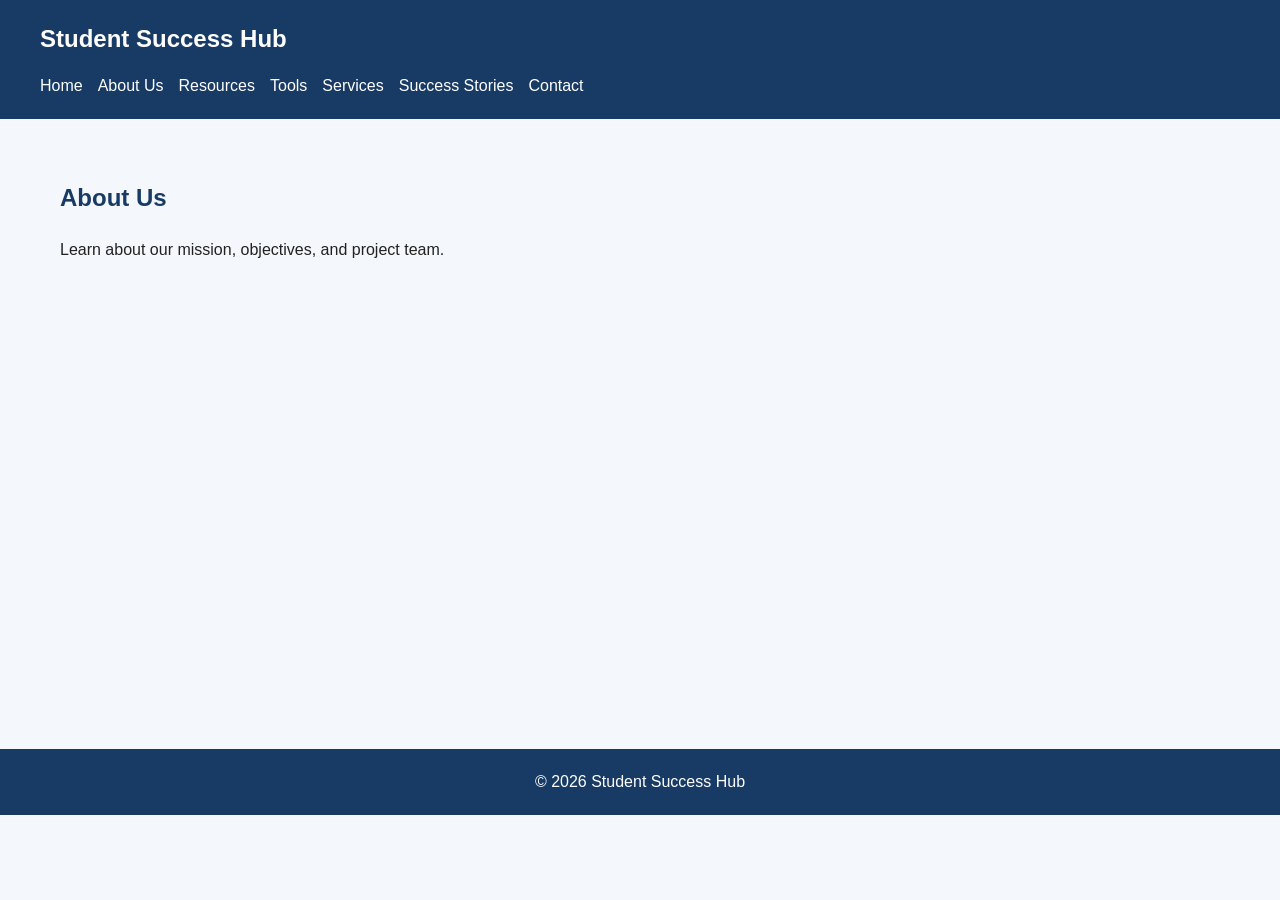
==== about.html @ 8728c4ae "Add website project files" ====
<!DOCTYPE html>
<html lang="en">

<head>
    <meta charset="UTF-8">

    <meta name="viewport"
          content="width=device-width, initial-scale=1.0">

    <title>About us | Student Success Hub</title>

    <link rel="stylesheet" href="css/style.css">
</head>

<body>

    <header>
        <nav>
            <h2>Student Success Hub</h2>

            <ul>
                <li><a href="index.html">Home</a></li>
                <li><a href="about.html">About Us</a></li>
                <li><a href="resources.html">Resources</a></li>
                <li><a href="tools.html">Tools</a></li>
                <li><a href="services.html">Services</a></li>
                <li><a href="stories.html">Success Stories</a></li>
                <li><a href="contact.html">Contact</a></li>
            </ul>
        </nav>
    </header>

    <main>
    <section>
        <h1>About Us</h1>

        <p>
            Learn about our mission, objectives, and project team.
        </p>
    </section>
</main> 

    <footer>
        <p>&copy; 2026 Student Success Hub</p>
    </footer>

    <script src="js/script.js"></script>
</body>

</html>
---- css/style.css ----
/* Remove default spacing */
* {
    box-sizing: border-box;
    margin: 0;
    padding: 0;
}

/* General page design */
body {
    font-family: Arial, sans-serif;
    background-color: #f4f7fb;
    color: #222222;
    line-height: 1.6;
}

/* Navigation area */
header {
    background-color: #183b66;
    padding: 20px;
}

nav {
    max-width: 1200px;
    margin: auto;
}

nav h2 {
    color: white;
    margin-bottom: 15px;
}

nav ul {
    display: flex;
    flex-wrap: wrap;
    gap: 15px;
    list-style: none;
}

nav a {
    color: white;
    text-decoration: none;
}

nav a:hover {
    text-decoration: underline;
}

/* Main page content */
main {
    min-height: 70vh;
    max-width: 1200px;
    margin: auto;
    padding: 60px 20px;
}

main h1 {
    margin-bottom: 20px;
    color: #183b66;
}

main p {
    max-width: 700px;
}

/* Footer */
footer {
    background-color: #183b66;
    color: white;
    padding: 20px;
    text-align: center;
}

/* Mobile design */
@media screen and (max-width: 700px) {
    nav ul {
        flex-direction: column;
    }

    main {
        padding: 40px 20px;
    }
}
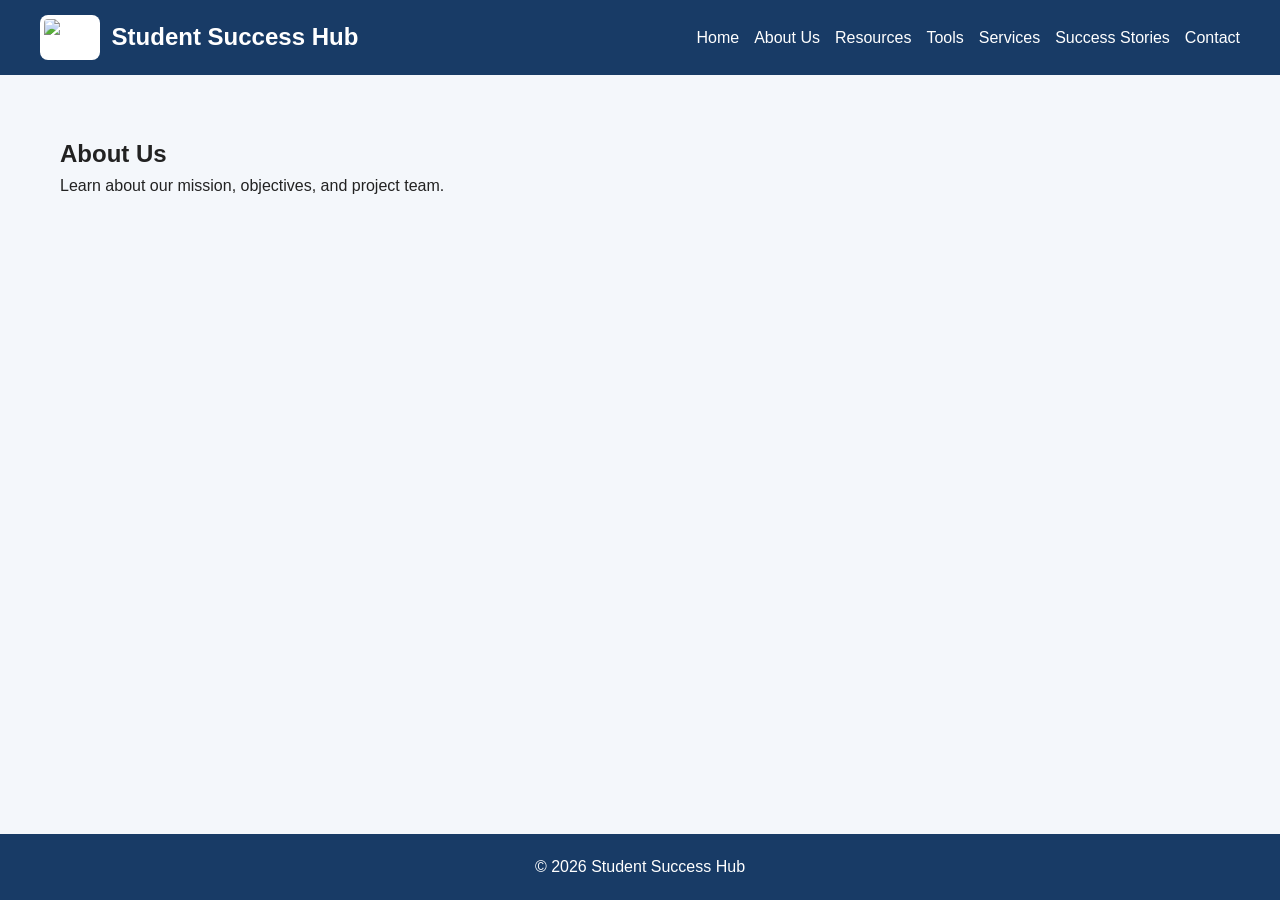
==== commit c4a00873: "Add tools, stories, and contact pages with logo navigation - created tools.html, stories.html, and c" ====
--- a/about.html
+++ b/about.html
@@ -13,23 +13,26 @@
 </head>
 
 <body>
+<header>
+    <nav>
+        <div class="brand">
+            <a href="index.html">
+                <img src="images/logo.png" alt="Logo" class="site-logo">
+            </a>
+            <h2>Student Success Hub</h2>
+        </div>
 
-    <header>
-        <nav>
-            <h2>Student Success Hub</h2>
-
-            <ul>
-                <li><a href="index.html">Home</a></li>
-                <li><a href="about.html">About Us</a></li>
-                <li><a href="resources.html">Resources</a></li>
-                <li><a href="tools.html">Tools</a></li>
-                <li><a href="services.html">Services</a></li>
-                <li><a href="stories.html">Success Stories</a></li>
-                <li><a href="contact.html">Contact</a></li>
-            </ul>
-        </nav>
-    </header>
-
+        <ul>
+            <li><a href="index.html">Home</a></li>
+            <li><a href="about.html">About Us</a></li>
+            <li><a href="resources.html">Resources</a></li>
+            <li><a href="tools.html">Tools</a></li>
+            <li><a href="services.html">Services</a></li>
+            <li><a href="stories.html">Success Stories</a></li>
+            <li><a href="contact.html">Contact</a></li>
+        </ul>
+    </nav>
+</header>
     <main>
     <section>
         <h1>About Us</h1>
--- a/css/style.css
+++ b/css/style.css
@@ -5,28 +5,51 @@
     padding: 0;
 }
 
-/* General page design */
+/* Add html at the very top */
+html {
+    height: 100%;
+}
+
+/* Update your existing body block */
 body {
     font-family: Arial, sans-serif;
     background-color: #f4f7fb;
     color: #222222;
     line-height: 1.6;
+
+    /* ADD THESE 3 LINES */
+    min-height: 100vh;
+    display: flex;
+    flex-direction: column;
 }
 
 /* Navigation area */
 header {
     background-color: #183b66;
-    padding: 20px;
+    padding: 15px 20px;
 }
 
 nav {
     max-width: 1200px;
     margin: auto;
+    display: flex;
+    align-items: center;
+    justify-content: space-between;
+    flex-wrap: wrap;
+    gap: 15px;
+}
+
+/* Aligns the Logo and Title side-by-side */
+.brand {
+    display: flex;
+    align-items: center;
+    gap: 12px;
 }
 
 nav h2 {
     color: white;
-    margin-bottom: 15px;
+    margin-bottom: 0;
+    font-size: 1.5rem;
 }
 
 nav ul {
@@ -45,21 +68,24 @@
     text-decoration: underline;
 }
 
-/* Main page content */
+/* Clean logo badge styling */
+.site-logo {
+    height: 45px !important;
+    width: auto !important;
+    background-color: #ffffff;
+    padding: 4px;
+    border-radius: 8px;
+    display: block;
+}
+
+/* Update your existing main block */
 main {
+    flex: 1;                     /* ADD THIS LINE */
     min-height: 70vh;
     max-width: 1200px;
     margin: auto;
     padding: 60px 20px;
-}
-
-main h1 {
-    margin-bottom: 20px;
-    color: #183b66;
-}
-
-main p {
-    max-width: 700px;
+    width: 100%;                 /* ADD THIS LINE */
 }
 
 /* Footer */
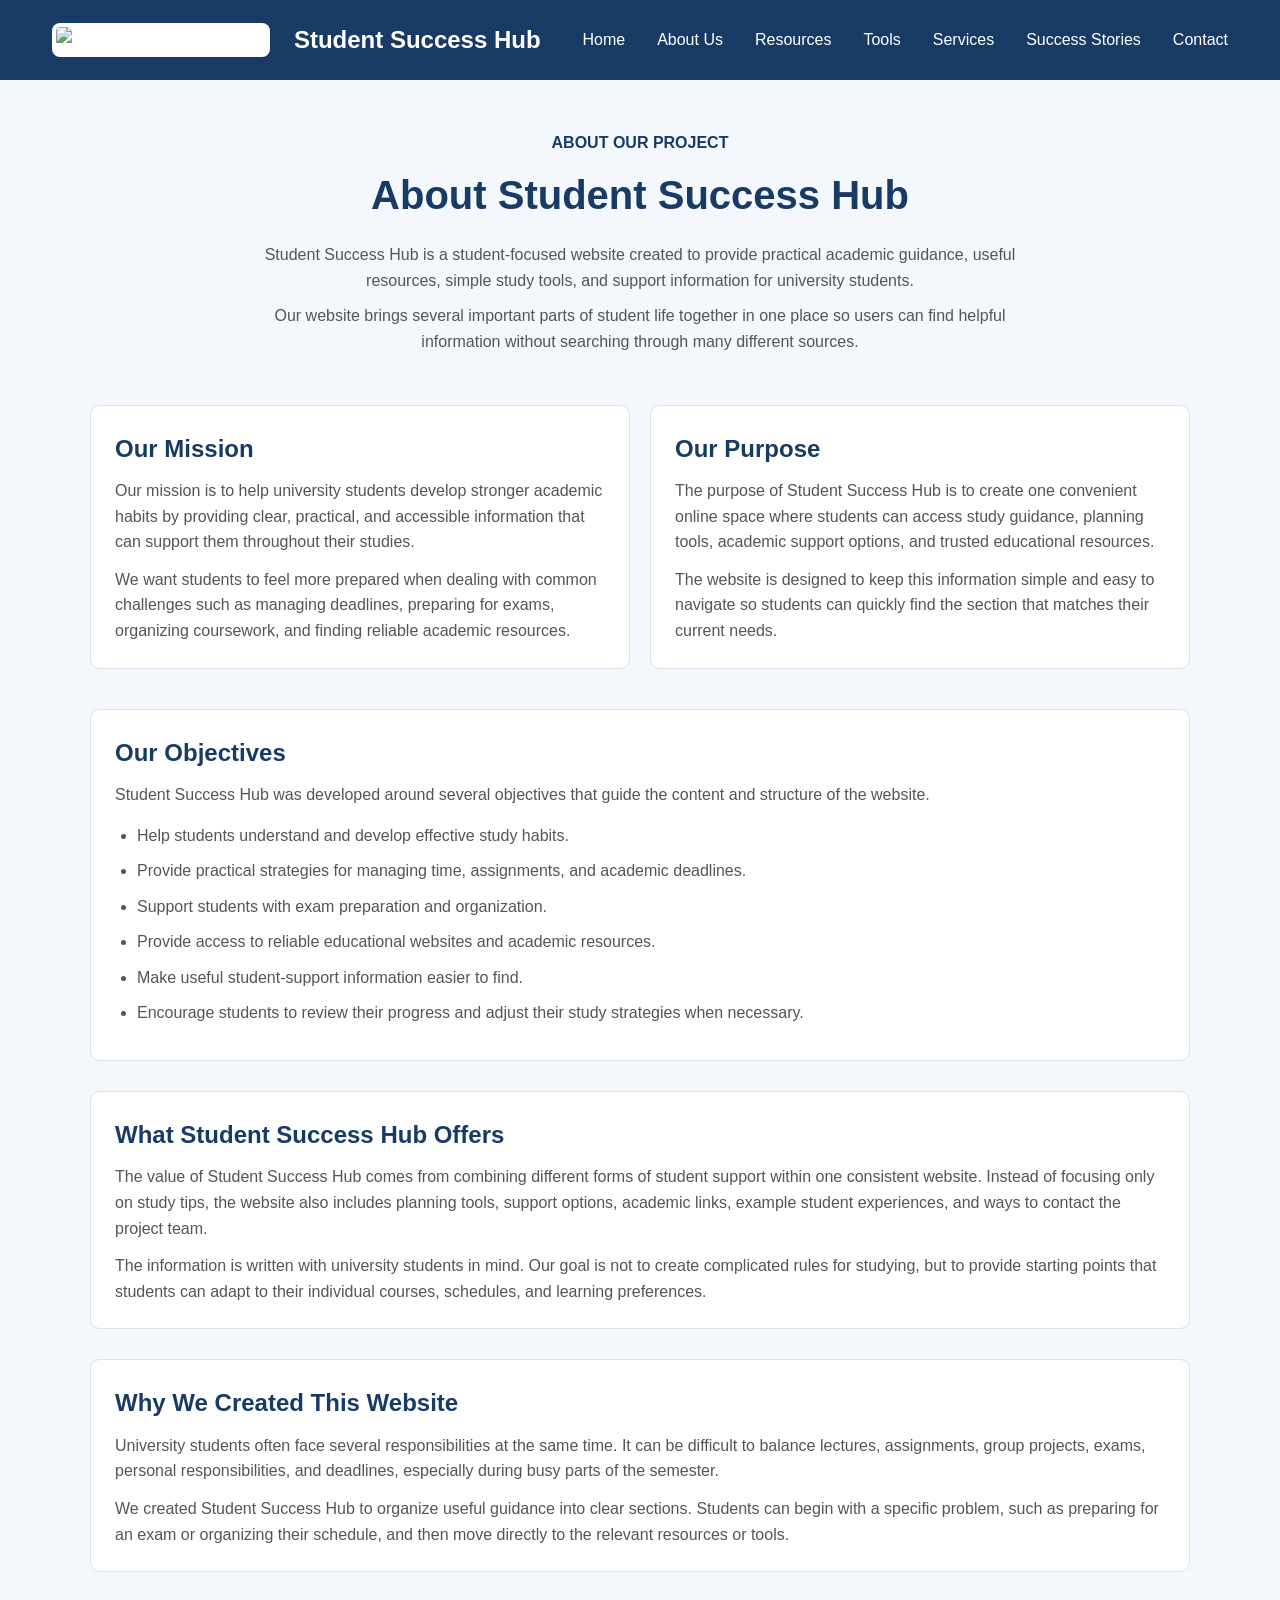
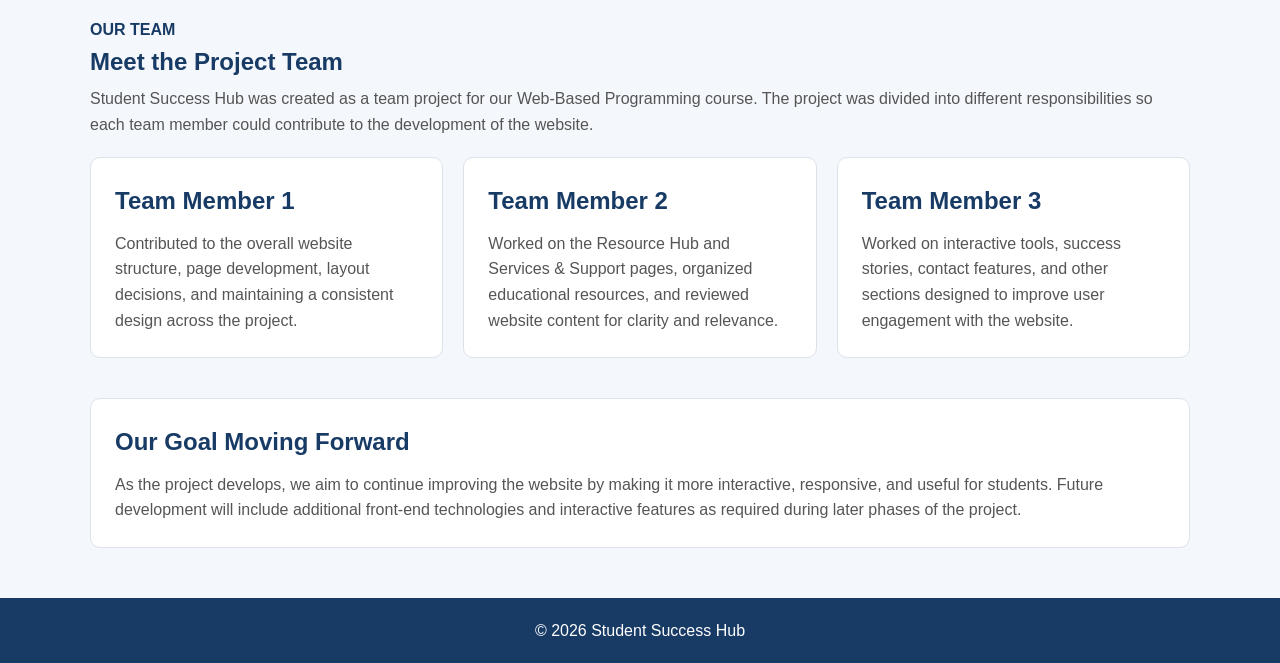
==== commit 315284e3: "added home and about us" ====
--- a/about.html
+++ b/about.html
@@ -1,4 +1,4 @@
- <!DOCTYPE html>
+<!DOCTYPE html>
 <html lang="en">
 
 <head>
@@ -7,20 +7,31 @@
     <meta name="viewport"
           content="width=device-width, initial-scale=1.0">
 
-    <title>About us | Student Success Hub</title>
+    <title>About Us | Student Success Hub</title>
 
     <link rel="stylesheet" href="css/style.css">
 </head>
 
+
 <body>
+
+
 <header>
+
     <nav>
+
         <div class="brand">
+
             <a href="index.html">
-                <img src="images/logo.png" alt="Logo" class="site-logo">
+                <img src="images/logo.png"
+                     alt="Student Success Hub Logo"
+                     class="site-logo">
             </a>
+
             <h2>Student Success Hub</h2>
-        </div>
+
+        </div>
+
 
         <ul>
             <li><a href="index.html">Home</a></li>
@@ -31,23 +42,278 @@
             <li><a href="stories.html">Success Stories</a></li>
             <li><a href="contact.html">Contact</a></li>
         </ul>
+
     </nav>
+
 </header>
-    <main>
-    <section>
-        <h1>About Us</h1>
-
-        <p>
-            Learn about our mission, objectives, and project team.
-        </p>
+
+
+<main>
+
+    <section class="about-page">
+
+
+        <!-- About Introduction -->
+
+        <div class="about-hero">
+
+            <span class="page-label">ABOUT OUR PROJECT</span>
+
+            <h1>About Student Success Hub</h1>
+
+            <p>
+                Student Success Hub is a student-focused website created
+                to provide practical academic guidance, useful resources,
+                simple study tools, and support information for university
+                students.
+            </p>
+
+            <p>
+                Our website brings several important parts of student life
+                together in one place so users can find helpful information
+                without searching through many different sources.
+            </p>
+
+        </div>
+
+
+        <!-- Mission and Purpose -->
+
+        <div class="about-grid">
+
+
+            <div class="card">
+
+                <h2>Our Mission</h2>
+
+                <p>
+                    Our mission is to help university students develop
+                    stronger academic habits by providing clear, practical,
+                    and accessible information that can support them throughout
+                    their studies.
+                </p>
+
+                <p>
+                    We want students to feel more prepared when dealing with
+                    common challenges such as managing deadlines, preparing
+                    for exams, organizing coursework, and finding reliable
+                    academic resources.
+                </p>
+
+            </div>
+
+
+            <div class="card">
+
+                <h2>Our Purpose</h2>
+
+                <p>
+                    The purpose of Student Success Hub is to create one
+                    convenient online space where students can access
+                    study guidance, planning tools, academic support options,
+                    and trusted educational resources.
+                </p>
+
+                <p>
+                    The website is designed to keep this information simple
+                    and easy to navigate so students can quickly find the
+                    section that matches their current needs.
+                </p>
+
+            </div>
+
+
+        </div>
+
+
+        <!-- Objectives -->
+
+        <div class="content-block about-content">
+
+            <h2>Our Objectives</h2>
+
+            <p>
+                Student Success Hub was developed around several objectives
+                that guide the content and structure of the website.
+            </p>
+
+            <ul class="about-list">
+
+                <li>
+                    Help students understand and develop effective study habits.
+                </li>
+
+                <li>
+                    Provide practical strategies for managing time,
+                    assignments, and academic deadlines.
+                </li>
+
+                <li>
+                    Support students with exam preparation and organization.
+                </li>
+
+                <li>
+                    Provide access to reliable educational websites
+                    and academic resources.
+                </li>
+
+                <li>
+                    Make useful student-support information easier to find.
+                </li>
+
+                <li>
+                    Encourage students to review their progress and adjust
+                    their study strategies when necessary.
+                </li>
+
+            </ul>
+
+        </div>
+
+
+        <!-- Value -->
+
+        <div class="content-block about-content">
+
+            <h2>What Student Success Hub Offers</h2>
+
+            <p>
+                The value of Student Success Hub comes from combining
+                different forms of student support within one consistent
+                website. Instead of focusing only on study tips, the website
+                also includes planning tools, support options, academic links,
+                example student experiences, and ways to contact the project team.
+            </p>
+
+            <p>
+                The information is written with university students in mind.
+                Our goal is not to create complicated rules for studying,
+                but to provide starting points that students can adapt to
+                their individual courses, schedules, and learning preferences.
+            </p>
+
+        </div>
+
+
+        <!-- Why the Website Was Created -->
+
+        <div class="content-block about-content">
+
+            <h2>Why We Created This Website</h2>
+
+            <p>
+                University students often face several responsibilities at
+                the same time. It can be difficult to balance lectures,
+                assignments, group projects, exams, personal responsibilities,
+                and deadlines, especially during busy parts of the semester.
+            </p>
+
+            <p>
+                We created Student Success Hub to organize useful guidance
+                into clear sections. Students can begin with a specific
+                problem, such as preparing for an exam or organizing their
+                schedule, and then move directly to the relevant resources
+                or tools.
+            </p>
+
+        </div>
+
+
+        <!-- Team -->
+
+        <div class="section-heading about-heading">
+
+            <span class="page-label">OUR TEAM</span>
+
+            <h2>Meet the Project Team</h2>
+
+            <p>
+                Student Success Hub was created as a team project for our
+                Web-Based Programming course. The project was divided into
+                different responsibilities so each team member could
+                contribute to the development of the website.
+            </p>
+
+        </div>
+
+
+        <div class="team-grid">
+
+
+            <div class="card">
+
+                <h2>Team Member 1</h2>
+
+                <p>
+                    Contributed to the overall website structure, page
+                    development, layout decisions, and maintaining a
+                    consistent design across the project.
+                </p>
+
+            </div>
+
+
+            <div class="card">
+
+                <h2>Team Member 2</h2>
+
+                <p>
+                    Worked on the Resource Hub and Services & Support pages,
+                    organized educational resources, and reviewed website
+                    content for clarity and relevance.
+                </p>
+
+            </div>
+
+
+            <div class="card">
+
+                <h2>Team Member 3</h2>
+
+                <p>
+                    Worked on interactive tools, success stories, contact
+                    features, and other sections designed to improve user
+                    engagement with the website.
+                </p>
+
+            </div>
+
+
+        </div>
+
+
+        <!-- Final Section -->
+
+        <div class="content-block about-content">
+
+            <h2>Our Goal Moving Forward</h2>
+
+            <p>
+                As the project develops, we aim to continue improving the
+                website by making it more interactive, responsive, and useful
+                for students. Future development will include additional
+                front-end technologies and interactive features as required
+                during later phases of the project.
+            </p>
+
+        </div>
+
+
     </section>
-</main> 
-
-    <footer>
-        <p>&copy; 2026 Student Success Hub</p>
-    </footer>
-
-    <script src="js/script.js"></script>
+
+</main>
+
+
+<footer>
+
+    <p>&copy; 2026 Student Success Hub</p>
+
+</footer>
+
+
+<script src="js/script.js"></script>
+
+
 </body>
 
 </html>
--- a/css/style.css
+++ b/css/style.css
@@ -1,108 +1,713 @@
-/* Remove default spacing */
+/* =========================
+   1. WEBSITE COLORS
+========================= */
+
+:root {
+    --navy: #183b66;
+    --dark-navy: #102948;
+    --background: #f4f7fb;
+    --white: #ffffff;
+    --text: #222222;
+    --muted-text: #555555;
+    --border: #dbe2ea;
+}
+
+
+/* =========================
+   2. GENERAL PAGE STYLE
+========================= */
+
 * {
     box-sizing: border-box;
     margin: 0;
     padding: 0;
 }
 
-/* Add html at the very top */
 html {
-    height: 100%;
-}
-
-/* Update your existing body block */
+    scroll-behavior: smooth;
+}
+
 body {
     font-family: Arial, sans-serif;
-    background-color: #f4f7fb;
-    color: #222222;
+    background-color: var(--background);
+    color: var(--text);
     line-height: 1.6;
 
-    /* ADD THESE 3 LINES */
     min-height: 100vh;
+
     display: flex;
     flex-direction: column;
 }
 
-/* Navigation area */
+
+/* =========================
+   3. HEADER AND NAVIGATION
+========================= */
+
 header {
-    background-color: #183b66;
+    background-color: var(--navy);
+    position: sticky;
+    top: 0;
+    z-index: 100;
     padding: 15px 20px;
 }
 
 nav {
     max-width: 1200px;
     margin: auto;
+
     display: flex;
     align-items: center;
     justify-content: space-between;
-    flex-wrap: wrap;
+
     gap: 15px;
 }
 
-/* Aligns the Logo and Title side-by-side */
 .brand {
     display: flex;
     align-items: center;
     gap: 12px;
 }
 
-nav h2 {
-    color: white;
-    margin-bottom: 0;
-    font-size: 1.5rem;
+.brand h2 {
+    color: var(--white);
+    font-size: 24px;
+}
+
+.site-logo {
+    height: 45px;
+    width: auto;
+
+    background-color: var(--white);
+    padding: 4px;
+    border-radius: 8px;
 }
 
 nav ul {
     display: flex;
-    flex-wrap: wrap;
+    align-items: center;
+    gap: 8px;
+
+    list-style: none;
+}
+
+nav a {
+    color: var(--white);
+    text-decoration: none;
+
+    padding: 8px 12px;
+    border-radius: 6px;
+}
+
+nav a:hover {
+    background-color: rgba(255, 255, 255, 0.15);
+}
+
+
+/* =========================
+   4. MAIN CONTENT
+========================= */
+
+main {
+    flex: 1;
+
+    width: 100%;
+    max-width: 1200px;
+
+    margin: auto;
+    padding: 50px 20px;
+}
+
+h1 {
+    color: var(--navy);
+}
+
+p {
+    color: var(--muted-text);
+}
+
+
+/* =========================
+   5. REUSABLE CARDS
+========================= */
+
+.card,
+.resource-card,
+.service-card,
+.tool-card,
+.story-card,
+.info-card,
+.contact-form,
+.support-step,
+.support-box,
+.resource-tip,
+.content-block {
+    background-color: var(--white);
+
+    border: 1px solid var(--border);
+    border-radius: 10px;
+
+    padding: 24px;
+}
+
+
+/* Space between paragraphs */
+
+.content-block p + p {
+    margin-top: 12px;
+}
+
+.content-block h2 {
+    color: var(--navy);
+    margin-bottom: 10px;
+}
+
+
+/* =========================
+   6. BUTTONS AND LINKS
+========================= */
+
+.btn,
+.page-button,
+button {
+    display: inline-block;
+
+    background-color: var(--navy);
+    color: var(--white);
+
+    padding: 10px 18px;
+
+    border: none;
+    border-radius: 6px;
+
+    text-decoration: none;
+    font-weight: bold;
+
+    cursor: pointer;
+}
+
+.btn:hover,
+.page-button:hover,
+button:hover {
+    background-color: var(--dark-navy);
+}
+
+
+/* =========================
+   7. FORMS
+========================= */
+
+input,
+textarea,
+select {
+    width: 100%;
+
+    padding: 10px;
+
+    border: 1px solid var(--border);
+    border-radius: 6px;
+
+    font-family: Arial, sans-serif;
+    font-size: 15px;
+}
+
+input:focus,
+textarea:focus,
+select:focus {
+    outline: none;
+    border-color: var(--navy);
+}
+
+
+/* =========================
+   8. PAGE INTRODUCTIONS
+========================= */
+
+.resources-hero,
+.services-hero,
+.stories-header {
+    text-align: center;
+
+    max-width: 750px;
+
+    margin: 0 auto 40px;
+}
+
+.resources-hero h1,
+.services-hero h1,
+.stories-header h1 {
+    font-size: 36px;
+    margin: 8px 0 12px;
+}
+
+.page-label,
+.contact-label,
+.small-title {
+    color: var(--navy);
+    font-weight: bold;
+}
+
+
+/* =========================
+   9. RESOURCES PAGE
+========================= */
+
+.resources-page,
+.services-page,
+.stories-section,
+.contact-page {
+    max-width: 1100px;
+    margin: auto;
+}
+
+.resource-grid {
+    display: grid;
+    grid-template-columns: repeat(2, 1fr);
+
+    gap: 20px;
+}
+
+.resource-card h2,
+.service-card h2 {
+    color: var(--navy);
+    margin-bottom: 8px;
+}
+
+.resource-card h3 {
+    margin-top: 18px;
+    margin-bottom: 8px;
+}
+
+.resource-card ul {
+    padding-left: 20px;
+}
+
+.resource-section {
+    margin-top: 50px;
+}
+
+.section-heading {
+    margin-bottom: 20px;
+}
+
+.section-heading h2 {
+    color: var(--navy);
+    margin-bottom: 5px;
+}
+
+
+/* Resource links */
+
+.link-grid {
+    display: grid;
+    grid-template-columns: repeat(2, 1fr);
+
+    gap: 20px;
+}
+
+.helpful-link {
+    display: block;
+
+    background-color: var(--white);
+
+    padding: 20px;
+
+    border: 1px solid var(--border);
+    border-radius: 10px;
+
+    color: var(--text);
+    text-decoration: none;
+}
+
+.helpful-link strong {
+    color: var(--navy);
+}
+
+.useful-links a {
+    display: block;
+
+    background-color: var(--white);
+
+    padding: 18px;
+    margin-bottom: 12px;
+
+    border: 1px solid var(--border);
+    border-radius: 8px;
+
+    color: var(--text);
+    text-decoration: none;
+}
+
+.resource-tip {
+    margin-top: 50px;
+}
+
+
+/* =========================
+   10. SERVICES PAGE
+========================= */
+
+.services-grid {
+    display: grid;
+    grid-template-columns: repeat(3, 1fr);
+
+    gap: 20px;
+}
+
+.service-card a {
+    color: var(--navy);
+    font-weight: bold;
+    text-decoration: none;
+}
+
+.support-process {
+    margin-top: 50px;
+}
+
+.support-step {
+    margin-bottom: 15px;
+}
+
+.support-step > span {
+    color: var(--navy);
+    font-weight: bold;
+}
+
+.support-box {
+    margin-top: 50px;
+}
+
+
+/* =========================
+   11. TOOLS PAGE
+========================= */
+
+.tool-card {
+    margin-top: 25px;
+}
+
+.tool-card h2 {
+    color: var(--navy);
+    margin-bottom: 10px;
+}
+
+.tool-card ul {
+    padding-left: 20px;
+}
+
+details {
+    background-color: var(--white);
+
+    border: 1px solid var(--border);
+    border-radius: 6px;
+
+    padding: 12px;
+    margin-bottom: 10px;
+}
+
+summary {
+    cursor: pointer;
+    font-weight: bold;
+}
+
+
+/* =========================
+   12. SUCCESS STORIES
+========================= */
+
+.stories-grid {
+    display: grid;
+    grid-template-columns: repeat(3, 1fr);
+
+    gap: 20px;
+}
+
+.story-card h3 {
+    color: var(--navy);
+    margin-bottom: 12px;
+}
+
+.quote {
+    margin-bottom: 20px;
+}
+
+.student-info {
+    border-top: 1px solid var(--border);
+    padding-top: 12px;
+}
+
+.student-info strong,
+.student-info span {
+    display: block;
+}
+
+.student-info span {
+    color: var(--muted-text);
+    font-size: 14px;
+}
+
+
+/* =========================
+   13. CONTACT PAGE
+========================= */
+
+.contact-hero {
+    margin-bottom: 35px;
+}
+
+.contact-hero h1 {
+    font-size: 36px;
+    margin: 8px 0 12px;
+}
+
+.contact-cards {
+    display: grid;
+    grid-template-columns: repeat(3, 1fr);
+
+    gap: 20px;
+    margin-bottom: 40px;
+}
+
+.info-card span,
+.info-card strong {
+    display: block;
+}
+
+.info-card strong {
+    color: var(--navy);
+}
+
+.message-area {
+    display: grid;
+    grid-template-columns: 1fr 1fr;
+
+    gap: 30px;
+    align-items: start;
+}
+
+.message-intro h2 {
+    color: var(--navy);
+    margin: 8px 0 12px;
+}
+
+.mini-message {
+    margin-top: 20px;
+}
+
+.form-row {
+    display: grid;
+    grid-template-columns: 1fr 1fr;
+
     gap: 15px;
-    list-style: none;
-}
-
-nav a {
-    color: white;
-    text-decoration: none;
-}
-
-nav a:hover {
-    text-decoration: underline;
-}
-
-/* Clean logo badge styling */
-.site-logo {
-    height: 45px !important;
-    width: auto !important;
-    background-color: #ffffff;
-    padding: 4px;
-    border-radius: 8px;
+}
+
+.form-group {
+    margin-bottom: 18px;
+}
+
+.form-group label {
     display: block;
-}
-
-/* Update your existing main block */
-main {
-    flex: 1;                     /* ADD THIS LINE */
-    min-height: 70vh;
-    max-width: 1200px;
-    margin: auto;
-    padding: 60px 20px;
-    width: 100%;                 /* ADD THIS LINE */
-}
-
-/* Footer */
+    margin-bottom: 5px;
+    font-weight: bold;
+}
+
+
+/* =========================
+   14. FOOTER
+========================= */
+
 footer {
-    background-color: #183b66;
-    color: white;
+    background-color: var(--navy);
+    color: var(--white);
+
+    text-align: center;
+
     padding: 20px;
-    text-align: center;
-}
-
-/* Mobile design */
+    margin-top: auto;
+}
+
+footer p {
+    color: var(--white);
+}
+
+
+/* =========================
+   15. MOBILE DESIGN
+========================= */
+
 @media screen and (max-width: 700px) {
+
+    nav {
+        flex-direction: column;
+    }
+
     nav ul {
         flex-direction: column;
+        width: 100%;
+    }
+
+    nav a {
+        display: block;
+        text-align: center;
+    }
+
+    .resource-grid,
+    .services-grid,
+    .stories-grid,
+    .contact-cards,
+    .link-grid,
+    .message-area,
+    .form-row {
+        grid-template-columns: 1fr;
     }
 
     main {
-        padding: 40px 20px;
-    }
+        padding: 35px 20px;
+    }
+
+    .resources-hero h1,
+    .services-hero h1,
+    .stories-header h1,
+    .contact-hero h1 {
+        font-size: 30px;
+    }
+}
+/* =========================
+   16. HOME PAGE
+========================= */
+
+.home-page,
+.about-page {
+    max-width: 1100px;
+    margin: auto;
+}
+
+.home-hero,
+.about-hero {
+    max-width: 800px;
+    margin: 0 auto 50px;
+    text-align: center;
+}
+
+.home-hero h1,
+.about-hero h1 {
+    font-size: 40px;
+    margin: 8px 0 15px;
+}
+
+.home-hero p,
+.about-hero p {
+    margin-top: 10px;
+}
+
+.home-buttons {
+    margin-top: 25px;
+
+    display: flex;
+    justify-content: center;
+    gap: 12px;
+}
+
+.home-grid {
+    display: grid;
+    grid-template-columns: repeat(3, 1fr);
+
+    gap: 20px;
+    margin-bottom: 45px;
+}
+
+.home-grid .card h2 {
+    color: var(--navy);
+    margin-bottom: 10px;
+}
+
+.home-grid .card a {
+    display: inline-block;
+
+    color: var(--navy);
+    font-weight: bold;
+    text-decoration: none;
+
+    margin-top: 15px;
+}
+
+.home-heading {
+    margin-top: 45px;
+}
+
+.home-content {
+    margin-top: 40px;
+}
+
+
+/* =========================
+   17. ABOUT PAGE
+========================= */
+
+.about-grid {
+    display: grid;
+    grid-template-columns: repeat(2, 1fr);
+
+    gap: 20px;
+    margin-bottom: 40px;
+}
+
+.about-grid .card h2,
+.team-grid .card h2 {
+    color: var(--navy);
+    margin-bottom: 10px;
+}
+
+.about-grid .card p + p {
+    margin-top: 12px;
+}
+
+.about-content {
+    margin-top: 30px;
+}
+
+.about-list {
+    padding-left: 22px;
+    margin-top: 15px;
+}
+
+.about-list li {
+    margin-bottom: 10px;
+    color: var(--muted-text);
+}
+
+.about-heading {
+    margin-top: 45px;
+}
+
+.team-grid {
+    display: grid;
+    grid-template-columns: repeat(3, 1fr);
+
+    gap: 20px;
+    margin-bottom: 40px;
+}
+
+
+/* =========================
+   HOME + ABOUT MOBILE
+========================= */
+
+@media screen and (max-width: 700px) {
+
+    .home-grid,
+    .about-grid,
+    .team-grid {
+        grid-template-columns: 1fr;
+    }
+
+    .home-buttons {
+        flex-direction: column;
+    }
+
+    .home-hero h1,
+    .about-hero h1 {
+        font-size: 30px;
+    }
+
 }
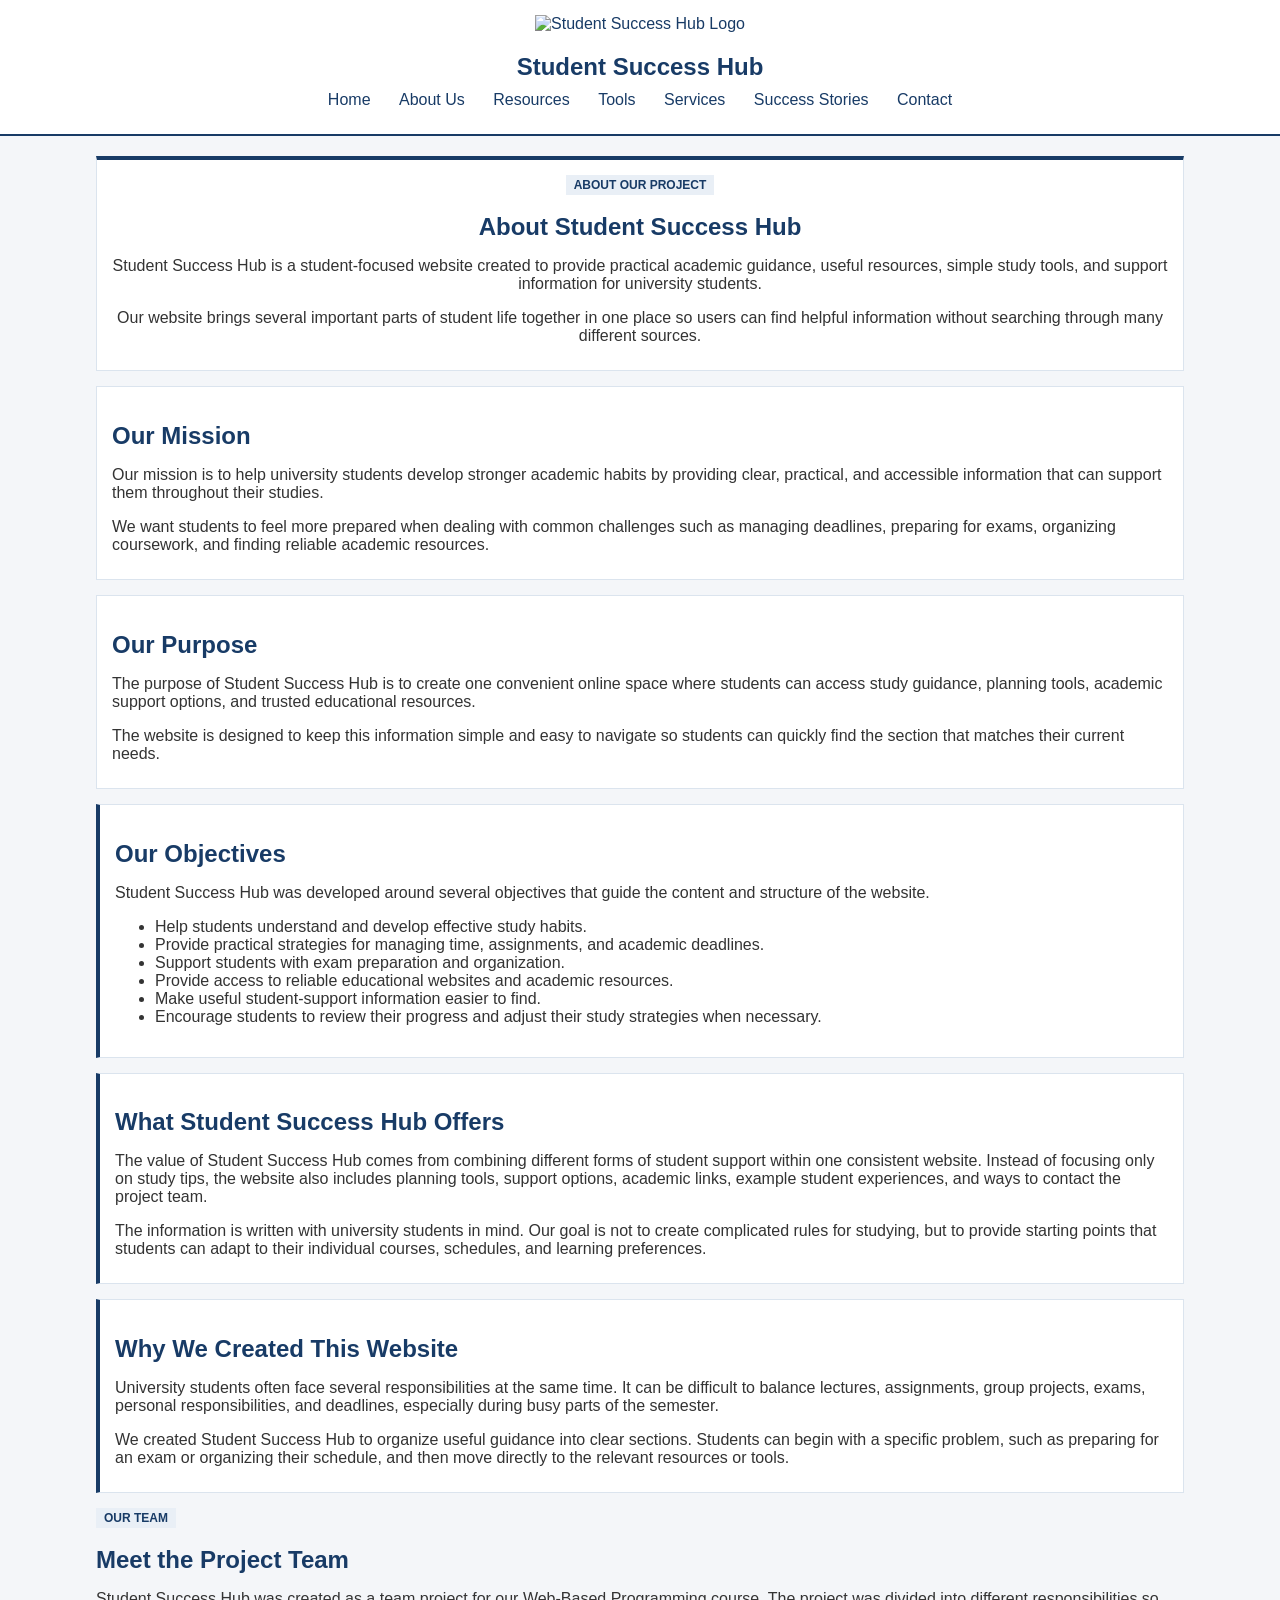
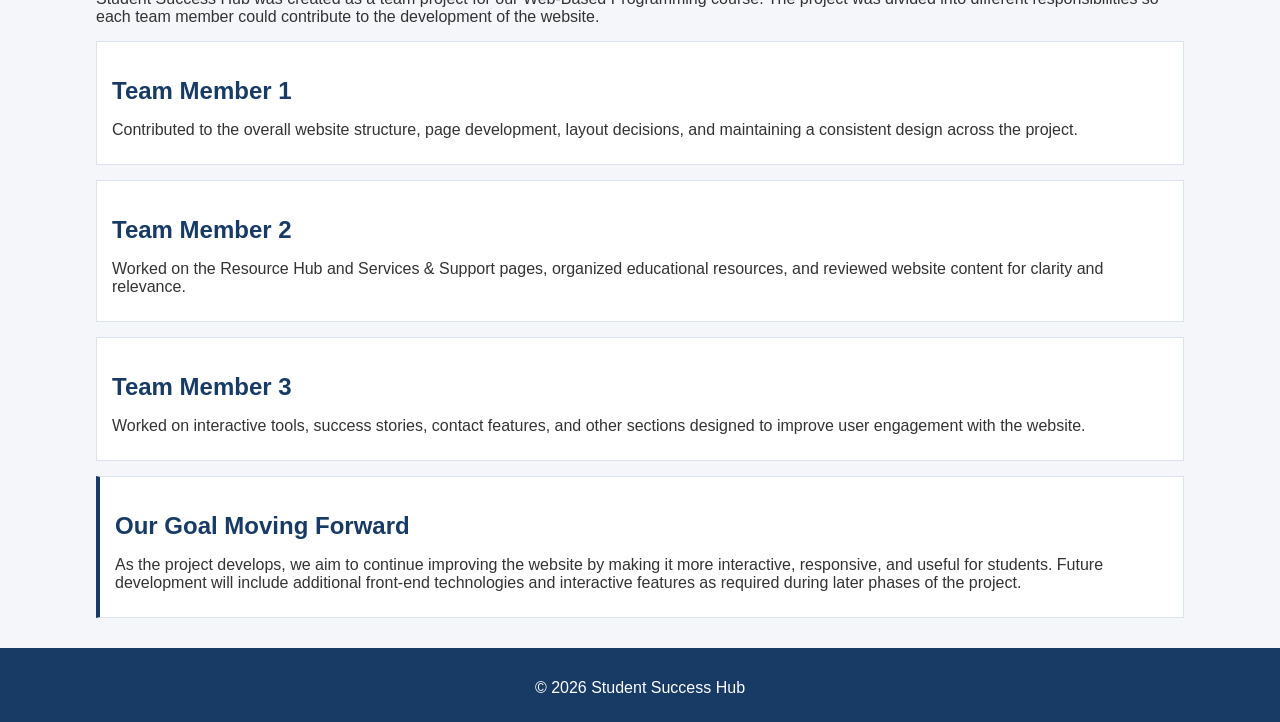
==== commit 7450b19d: "removed comments" ====
--- a/about.html
+++ b/about.html
@@ -53,7 +53,7 @@
     <section class="about-page">
 
 
-        <!-- About Introduction -->
+        <!-- intro-->
 
         <div class="about-hero">
 
@@ -77,7 +77,6 @@
         </div>
 
 
-        <!-- Mission and Purpose -->
 
         <div class="about-grid">
 
@@ -126,7 +125,7 @@
         </div>
 
 
-        <!-- Objectives -->
+        <!-- Obj -->
 
         <div class="content-block about-content">
 
@@ -171,7 +170,7 @@
         </div>
 
 
-        <!-- Value -->
+        <!-- value -->
 
         <div class="content-block about-content">
 
@@ -195,7 +194,7 @@
         </div>
 
 
-        <!-- Why the Website Was Created -->
+      
 
         <div class="content-block about-content">
 
@@ -219,7 +218,7 @@
         </div>
 
 
-        <!-- Team -->
+
 
         <div class="section-heading about-heading">
 
@@ -282,7 +281,6 @@
         </div>
 
 
-        <!-- Final Section -->
 
         <div class="content-block about-content">
 
--- a/css/style.css
+++ b/css/style.css
@@ -1,713 +1,173 @@
-/* =========================
-   1. WEBSITE COLORS
-========================= */
 
-:root {
-    --navy: #183b66;
-    --dark-navy: #102948;
-    --background: #f4f7fb;
-    --white: #ffffff;
-    --text: #222222;
-    --muted-text: #555555;
-    --border: #dbe2ea;
+body {
+  font-family: Arial, sans-serif;
+  background-color: #f4f6f9;
+  color: #333333;
+  margin: 0;
+  padding: 0;
+}
+
+main {
+  width: 85%;
+  margin-left: auto;
+  margin-right: auto;
+  margin-top: 20px;
+  margin-bottom: 20px;
 }
 
 
-/* =========================
-   2. GENERAL PAGE STYLE
-========================= */
-
-* {
-    box-sizing: border-box;
-    margin: 0;
-    padding: 0;
+h1, h2, h3 {
+  color: #183b66;
+  margin-bottom: 10px;
 }
 
-html {
-    scroll-behavior: smooth;
-}
-
-body {
-    font-family: Arial, sans-serif;
-    background-color: var(--background);
-    color: var(--text);
-    line-height: 1.6;
-
-    min-height: 100vh;
-
-    display: flex;
-    flex-direction: column;
+p {
+  margin-bottom: 10px;
 }
 
 
-/* =========================
-   3. HEADER AND NAVIGATION
-========================= */
+a:link, a:visited {
+  color: #183b66;
+  text-decoration: none;
+}
+
+a:hover, a:active {
+  color: #0f2642;
+  text-decoration: underline;
+}
+
 
 header {
-    background-color: var(--navy);
-    position: sticky;
-    top: 0;
-    z-index: 100;
-    padding: 15px 20px;
-}
-
-nav {
-    max-width: 1200px;
-    margin: auto;
-
-    display: flex;
-    align-items: center;
-    justify-content: space-between;
-
-    gap: 15px;
-}
-
-.brand {
-    display: flex;
-    align-items: center;
-    gap: 12px;
-}
-
-.brand h2 {
-    color: var(--white);
-    font-size: 24px;
+  background-color: #ffffff;
+  border-bottom: 2px solid #183b66;
+  text-align: center;
+  padding: 15px;
 }
 
 .site-logo {
-    height: 45px;
-    width: auto;
-
-    background-color: var(--white);
-    padding: 4px;
-    border-radius: 8px;
+  height: 40px;
 }
 
 nav ul {
-    display: flex;
-    align-items: center;
-    gap: 8px;
-
-    list-style: none;
+  padding: 0;
+  margin: 10px 0;
+  list-style: none;
 }
 
-nav a {
-    color: var(--white);
-    text-decoration: none;
-
-    padding: 8px 12px;
-    border-radius: 6px;
-}
-
-nav a:hover {
-    background-color: rgba(255, 255, 255, 0.15);
+nav li {
+  display: inline;
+  margin: 0 12px;
 }
 
 
-/* =========================
-   4. MAIN CONTENT
-========================= */
-
-main {
-    flex: 1;
-
-    width: 100%;
-    max-width: 1200px;
-
-    margin: auto;
-    padding: 50px 20px;
+.home-hero, .resources-hero, .services-hero, 
+.about-hero, .stories-header, .contact-hero,
+.card, .resource-card, .service-card, 
+.story-card, .tool-card, .content-block, 
+.support-box, .message-area, .info-card,
+.support-step {
+  background-color:#ffffff;
+  border: 1px solid #dbe4ee;
+  padding: 15px;
+  margin-top: 15px;
+  margin-bottom: 15px;
 }
 
-h1 {
-    color: var(--navy);
+.home-hero, .resources-hero, .services-hero, 
+.about-hero, .stories-header, .contact-hero {
+  border-top: 4px solid #183b66;
+  text-align: center;
 }
 
-p {
-    color: var(--muted-text);
+.content-block, .support-box {
+  border-left: 4px solid #183b66;
 }
 
 
-/* =========================
-   5. REUSABLE CARDS
-========================= */
-
-.card,
-.resource-card,
-.service-card,
-.tool-card,
-.story-card,
-.info-card,
-.contact-form,
-.support-step,
-.support-box,
-.resource-tip,
-.content-block {
-    background-color: var(--white);
-
-    border: 1px solid var(--border);
-    border-radius: 10px;
-
-    padding: 24px;
+.support-step span {
+  background-color: #183b66;
+  color: #ffffff;
+  font-weight: bold;
+  padding: 3px 10px;
+  margin-bottom: 8px;
 }
 
 
-/* Space between paragraphs */
-
-.content-block p + p {
-    margin-top: 12px;
+.page-label, .contact-label, .small-title {
+  background-color: #e9eff6;
+  color: #183b66;
+  font-size: 12px;
+  font-weight: bold;
+  padding: 3px 8px;
 }
 
-.content-block h2 {
-    color: var(--navy);
-    margin-bottom: 10px;
+.stars {
+  color: orange;
+  font-weight: bold;
+}
+
+.quote {
+  font-style: italic;
 }
 
 
-/* =========================
-   6. BUTTONS AND LINKS
-========================= */
-
-.btn,
-.page-button,
-button {
-    display: inline-block;
-
-    background-color: var(--navy);
-    color: var(--white);
-
-    padding: 10px 18px;
-
-    border: none;
-    border-radius: 6px;
-
-    text-decoration: none;
-    font-weight: bold;
-
-    cursor: pointer;
+.btn, .page-button, button,
+a.btn:link, a.btn:visited,
+a.page-button:link, a.page-button:visited {
+  display: inline-block;
+  background-color: #183b66;
+  color: #ffffff;
+  padding: 8px 14px;
+  border: 1px solid #183b66;
+  font-weight: bold;
+  text-align: center;
+  margin-top: 8px;
+  text-decoration: none;
 }
 
-.btn:hover,
-.page-button:hover,
-button:hover {
-    background-color: var(--dark-navy);
+.btn:hover, .page-button:hover, button:hover,
+a.btn:hover, a.btn:active,
+a.page-button:hover, a.page-button:active {
+  background-color: #0f2642;
+  color: #ffffff;
+  text-decoration: none;
+}
+
+.home-buttons {
+  text-align: center;
+  margin-top: 15px;
 }
 
 
-/* =========================
-   7. FORMS
-========================= */
-
-input,
-textarea,
-select {
-    width: 100%;
-
-    padding: 10px;
-
-    border: 1px solid var(--border);
-    border-radius: 6px;
-
-    font-family: Arial, sans-serif;
-    font-size: 15px;
-}
-
-input:focus,
-textarea:focus,
-select:focus {
-    outline: none;
-    border-color: var(--navy);
+.useful-links a, .helpful-link {
+  display: block;
+  background-color: #ffffff;
+  border: 1px solid #dbe4ee;
+  padding: 10px;
+  margin-top: 8px;
+  margin-bottom: 8px;
 }
 
 
-/* =========================
-   8. PAGE INTRODUCTIONS
-========================= */
-
-.resources-hero,
-.services-hero,
-.stories-header {
-    text-align: center;
-
-    max-width: 750px;
-
-    margin: 0 auto 40px;
-}
-
-.resources-hero h1,
-.services-hero h1,
-.stories-header h1 {
-    font-size: 36px;
-    margin: 8px 0 12px;
-}
-
-.page-label,
-.contact-label,
-.small-title {
-    color: var(--navy);
-    font-weight: bold;
+.tool-card li {
+  margin-top: 8px;
+  margin-bottom: 8px;
 }
 
 
-/* =========================
-   9. RESOURCES PAGE
-========================= */
-
-.resources-page,
-.services-page,
-.stories-section,
-.contact-page {
-    max-width: 1100px;
-    margin: auto;
-}
-
-.resource-grid {
-    display: grid;
-    grid-template-columns: repeat(2, 1fr);
-
-    gap: 20px;
-}
-
-.resource-card h2,
-.service-card h2 {
-    color: var(--navy);
-    margin-bottom: 8px;
-}
-
-.resource-card h3 {
-    margin-top: 18px;
-    margin-bottom: 8px;
-}
-
-.resource-card ul {
-    padding-left: 20px;
-}
-
-.resource-section {
-    margin-top: 50px;
-}
-
-.section-heading {
-    margin-bottom: 20px;
-}
-
-.section-heading h2 {
-    color: var(--navy);
-    margin-bottom: 5px;
+.form-group input, textarea {
+  width: 95%;
+  padding: 6px;
+  margin-top: 5px;
+  margin-bottom: 10px;
+  border: 1px solid #cccccc;
 }
 
 
-/* Resource links */
-
-.link-grid {
-    display: grid;
-    grid-template-columns: repeat(2, 1fr);
-
-    gap: 20px;
-}
-
-.helpful-link {
-    display: block;
-
-    background-color: var(--white);
-
-    padding: 20px;
-
-    border: 1px solid var(--border);
-    border-radius: 10px;
-
-    color: var(--text);
-    text-decoration: none;
-}
-
-.helpful-link strong {
-    color: var(--navy);
-}
-
-.useful-links a {
-    display: block;
-
-    background-color: var(--white);
-
-    padding: 18px;
-    margin-bottom: 12px;
-
-    border: 1px solid var(--border);
-    border-radius: 8px;
-
-    color: var(--text);
-    text-decoration: none;
-}
-
-.resource-tip {
-    margin-top: 50px;
-}
-
-
-/* =========================
-   10. SERVICES PAGE
-========================= */
-
-.services-grid {
-    display: grid;
-    grid-template-columns: repeat(3, 1fr);
-
-    gap: 20px;
-}
-
-.service-card a {
-    color: var(--navy);
-    font-weight: bold;
-    text-decoration: none;
-}
-
-.support-process {
-    margin-top: 50px;
-}
-
-.support-step {
-    margin-bottom: 15px;
-}
-
-.support-step > span {
-    color: var(--navy);
-    font-weight: bold;
-}
-
-.support-box {
-    margin-top: 50px;
-}
-
-
-/* =========================
-   11. TOOLS PAGE
-========================= */
-
-.tool-card {
-    margin-top: 25px;
-}
-
-.tool-card h2 {
-    color: var(--navy);
-    margin-bottom: 10px;
-}
-
-.tool-card ul {
-    padding-left: 20px;
-}
-
-details {
-    background-color: var(--white);
-
-    border: 1px solid var(--border);
-    border-radius: 6px;
-
-    padding: 12px;
-    margin-bottom: 10px;
-}
-
-summary {
-    cursor: pointer;
-    font-weight: bold;
-}
-
-
-/* =========================
-   12. SUCCESS STORIES
-========================= */
-
-.stories-grid {
-    display: grid;
-    grid-template-columns: repeat(3, 1fr);
-
-    gap: 20px;
-}
-
-.story-card h3 {
-    color: var(--navy);
-    margin-bottom: 12px;
-}
-
-.quote {
-    margin-bottom: 20px;
-}
-
-.student-info {
-    border-top: 1px solid var(--border);
-    padding-top: 12px;
-}
-
-.student-info strong,
-.student-info span {
-    display: block;
-}
-
-.student-info span {
-    color: var(--muted-text);
-    font-size: 14px;
-}
-
-
-/* =========================
-   13. CONTACT PAGE
-========================= */
-
-.contact-hero {
-    margin-bottom: 35px;
-}
-
-.contact-hero h1 {
-    font-size: 36px;
-    margin: 8px 0 12px;
-}
-
-.contact-cards {
-    display: grid;
-    grid-template-columns: repeat(3, 1fr);
-
-    gap: 20px;
-    margin-bottom: 40px;
-}
-
-.info-card span,
-.info-card strong {
-    display: block;
-}
-
-.info-card strong {
-    color: var(--navy);
-}
-
-.message-area {
-    display: grid;
-    grid-template-columns: 1fr 1fr;
-
-    gap: 30px;
-    align-items: start;
-}
-
-.message-intro h2 {
-    color: var(--navy);
-    margin: 8px 0 12px;
-}
-
-.mini-message {
-    margin-top: 20px;
-}
-
-.form-row {
-    display: grid;
-    grid-template-columns: 1fr 1fr;
-
-    gap: 15px;
-}
-
-.form-group {
-    margin-bottom: 18px;
-}
-
-.form-group label {
-    display: block;
-    margin-bottom: 5px;
-    font-weight: bold;
-}
-
-
-/* =========================
-   14. FOOTER
-========================= */
-
 footer {
-    background-color: var(--navy);
-    color: var(--white);
-
-    text-align: center;
-
-    padding: 20px;
-    margin-top: auto;
-}
-
-footer p {
-    color: var(--white);
-}
-
-
-/* =========================
-   15. MOBILE DESIGN
-========================= */
-
-@media screen and (max-width: 700px) {
-
-    nav {
-        flex-direction: column;
-    }
-
-    nav ul {
-        flex-direction: column;
-        width: 100%;
-    }
-
-    nav a {
-        display: block;
-        text-align: center;
-    }
-
-    .resource-grid,
-    .services-grid,
-    .stories-grid,
-    .contact-cards,
-    .link-grid,
-    .message-area,
-    .form-row {
-        grid-template-columns: 1fr;
-    }
-
-    main {
-        padding: 35px 20px;
-    }
-
-    .resources-hero h1,
-    .services-hero h1,
-    .stories-header h1,
-    .contact-hero h1 {
-        font-size: 30px;
-    }
-}
-/* =========================
-   16. HOME PAGE
-========================= */
-
-.home-page,
-.about-page {
-    max-width: 1100px;
-    margin: auto;
-}
-
-.home-hero,
-.about-hero {
-    max-width: 800px;
-    margin: 0 auto 50px;
-    text-align: center;
-}
-
-.home-hero h1,
-.about-hero h1 {
-    font-size: 40px;
-    margin: 8px 0 15px;
-}
-
-.home-hero p,
-.about-hero p {
-    margin-top: 10px;
-}
-
-.home-buttons {
-    margin-top: 25px;
-
-    display: flex;
-    justify-content: center;
-    gap: 12px;
-}
-
-.home-grid {
-    display: grid;
-    grid-template-columns: repeat(3, 1fr);
-
-    gap: 20px;
-    margin-bottom: 45px;
-}
-
-.home-grid .card h2 {
-    color: var(--navy);
-    margin-bottom: 10px;
-}
-
-.home-grid .card a {
-    display: inline-block;
-
-    color: var(--navy);
-    font-weight: bold;
-    text-decoration: none;
-
-    margin-top: 15px;
-}
-
-.home-heading {
-    margin-top: 45px;
-}
-
-.home-content {
-    margin-top: 40px;
-}
-
-
-/* =========================
-   17. ABOUT PAGE
-========================= */
-
-.about-grid {
-    display: grid;
-    grid-template-columns: repeat(2, 1fr);
-
-    gap: 20px;
-    margin-bottom: 40px;
-}
-
-.about-grid .card h2,
-.team-grid .card h2 {
-    color: var(--navy);
-    margin-bottom: 10px;
-}
-
-.about-grid .card p + p {
-    margin-top: 12px;
-}
-
-.about-content {
-    margin-top: 30px;
-}
-
-.about-list {
-    padding-left: 22px;
-    margin-top: 15px;
-}
-
-.about-list li {
-    margin-bottom: 10px;
-    color: var(--muted-text);
-}
-
-.about-heading {
-    margin-top: 45px;
-}
-
-.team-grid {
-    display: grid;
-    grid-template-columns: repeat(3, 1fr);
-
-    gap: 20px;
-    margin-bottom: 40px;
-}
-
-
-/* =========================
-   HOME + ABOUT MOBILE
-========================= */
-
-@media screen and (max-width: 700px) {
-
-    .home-grid,
-    .about-grid,
-    .team-grid {
-        grid-template-columns: 1fr;
-    }
-
-    .home-buttons {
-        flex-direction: column;
-    }
-
-    .home-hero h1,
-    .about-hero h1 {
-        font-size: 30px;
-    }
-
+  background-color: #183b66;
+  color: white;
+  text-align: center;
+  padding: 15px;
+  margin-top: 30px;
 }
